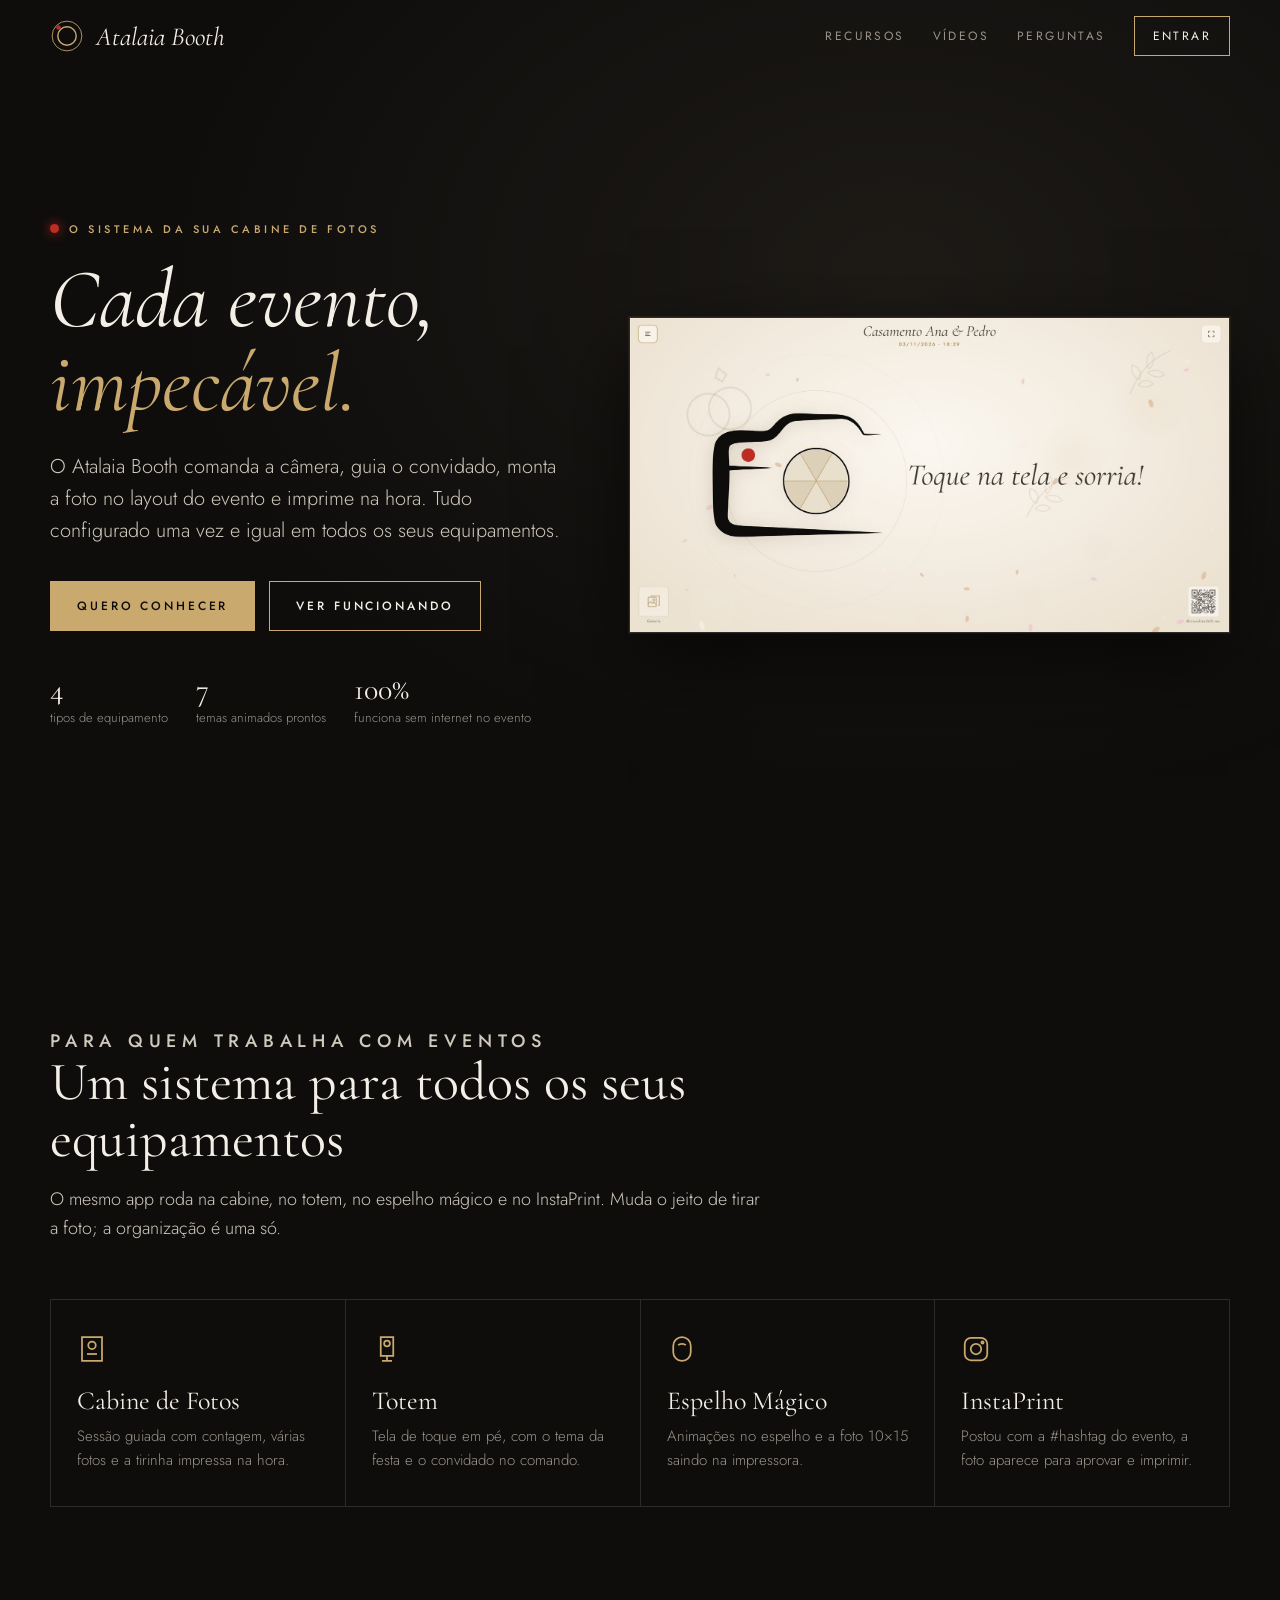
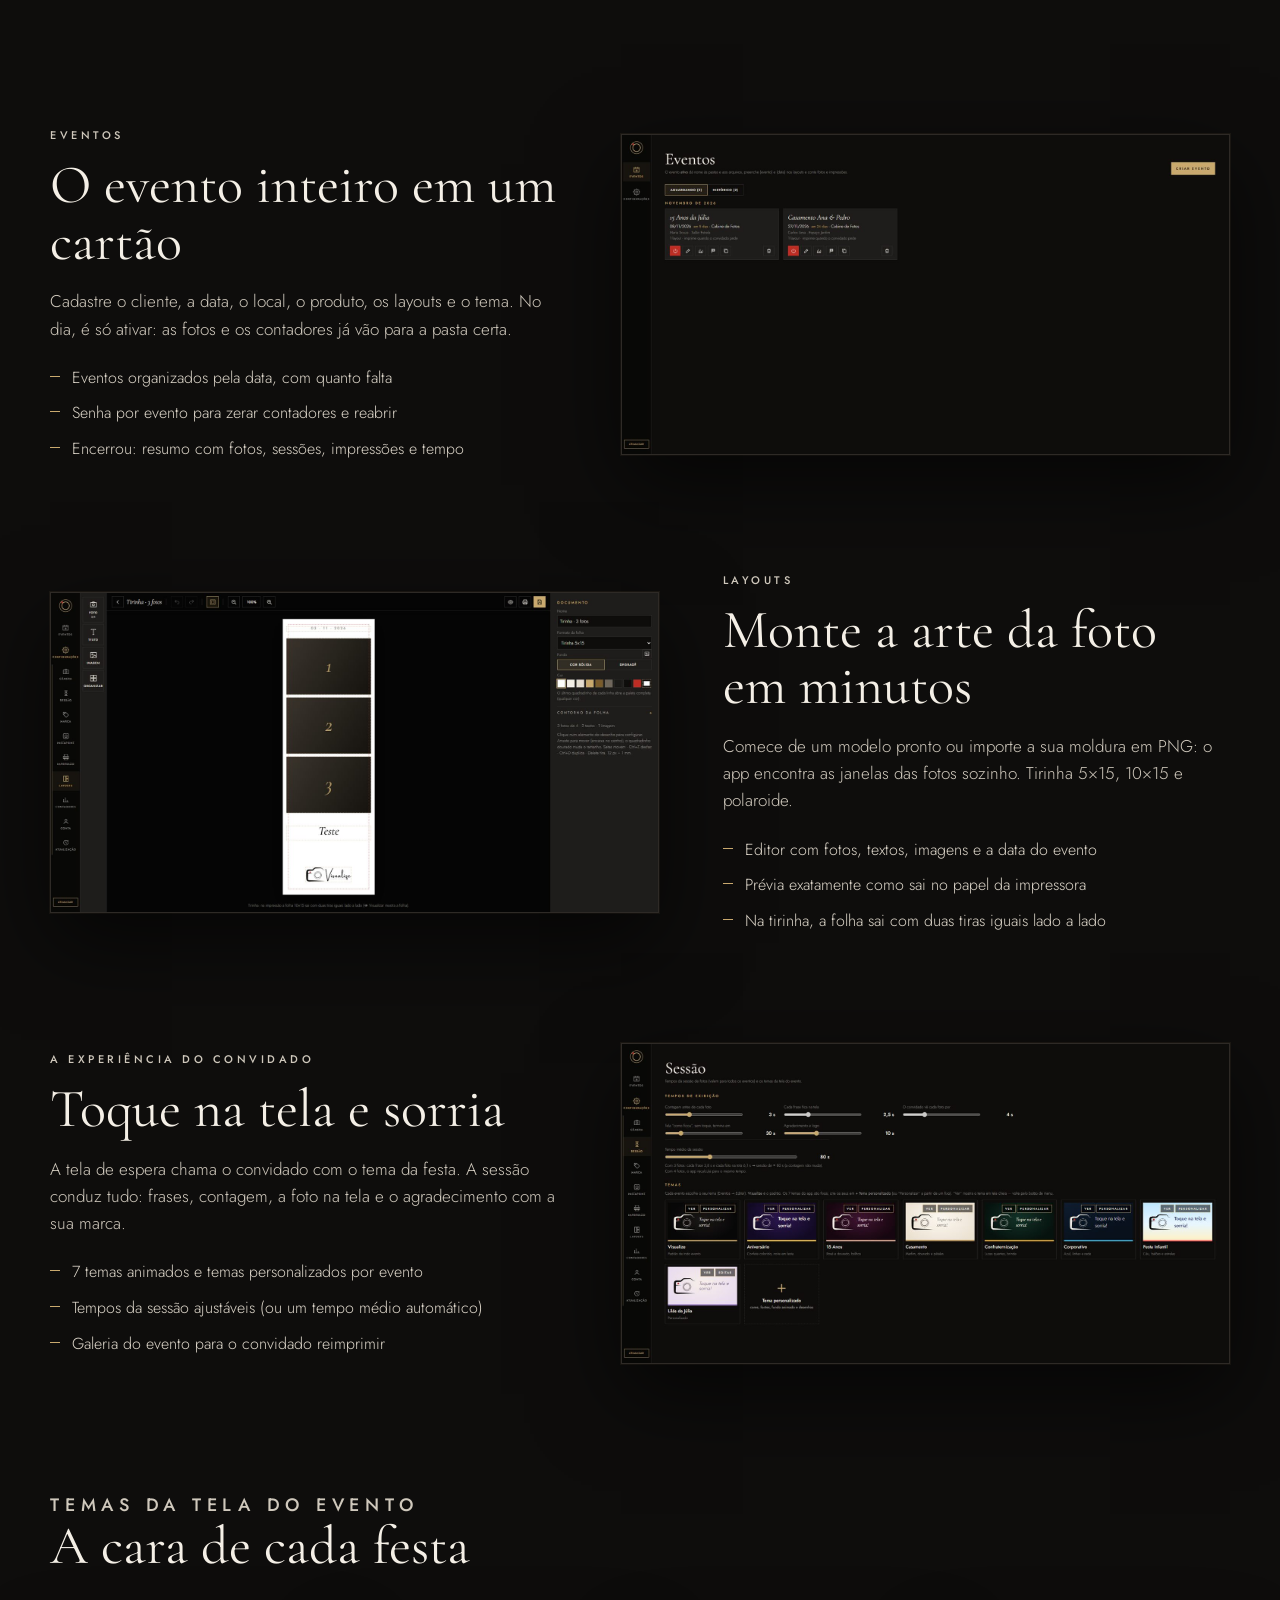
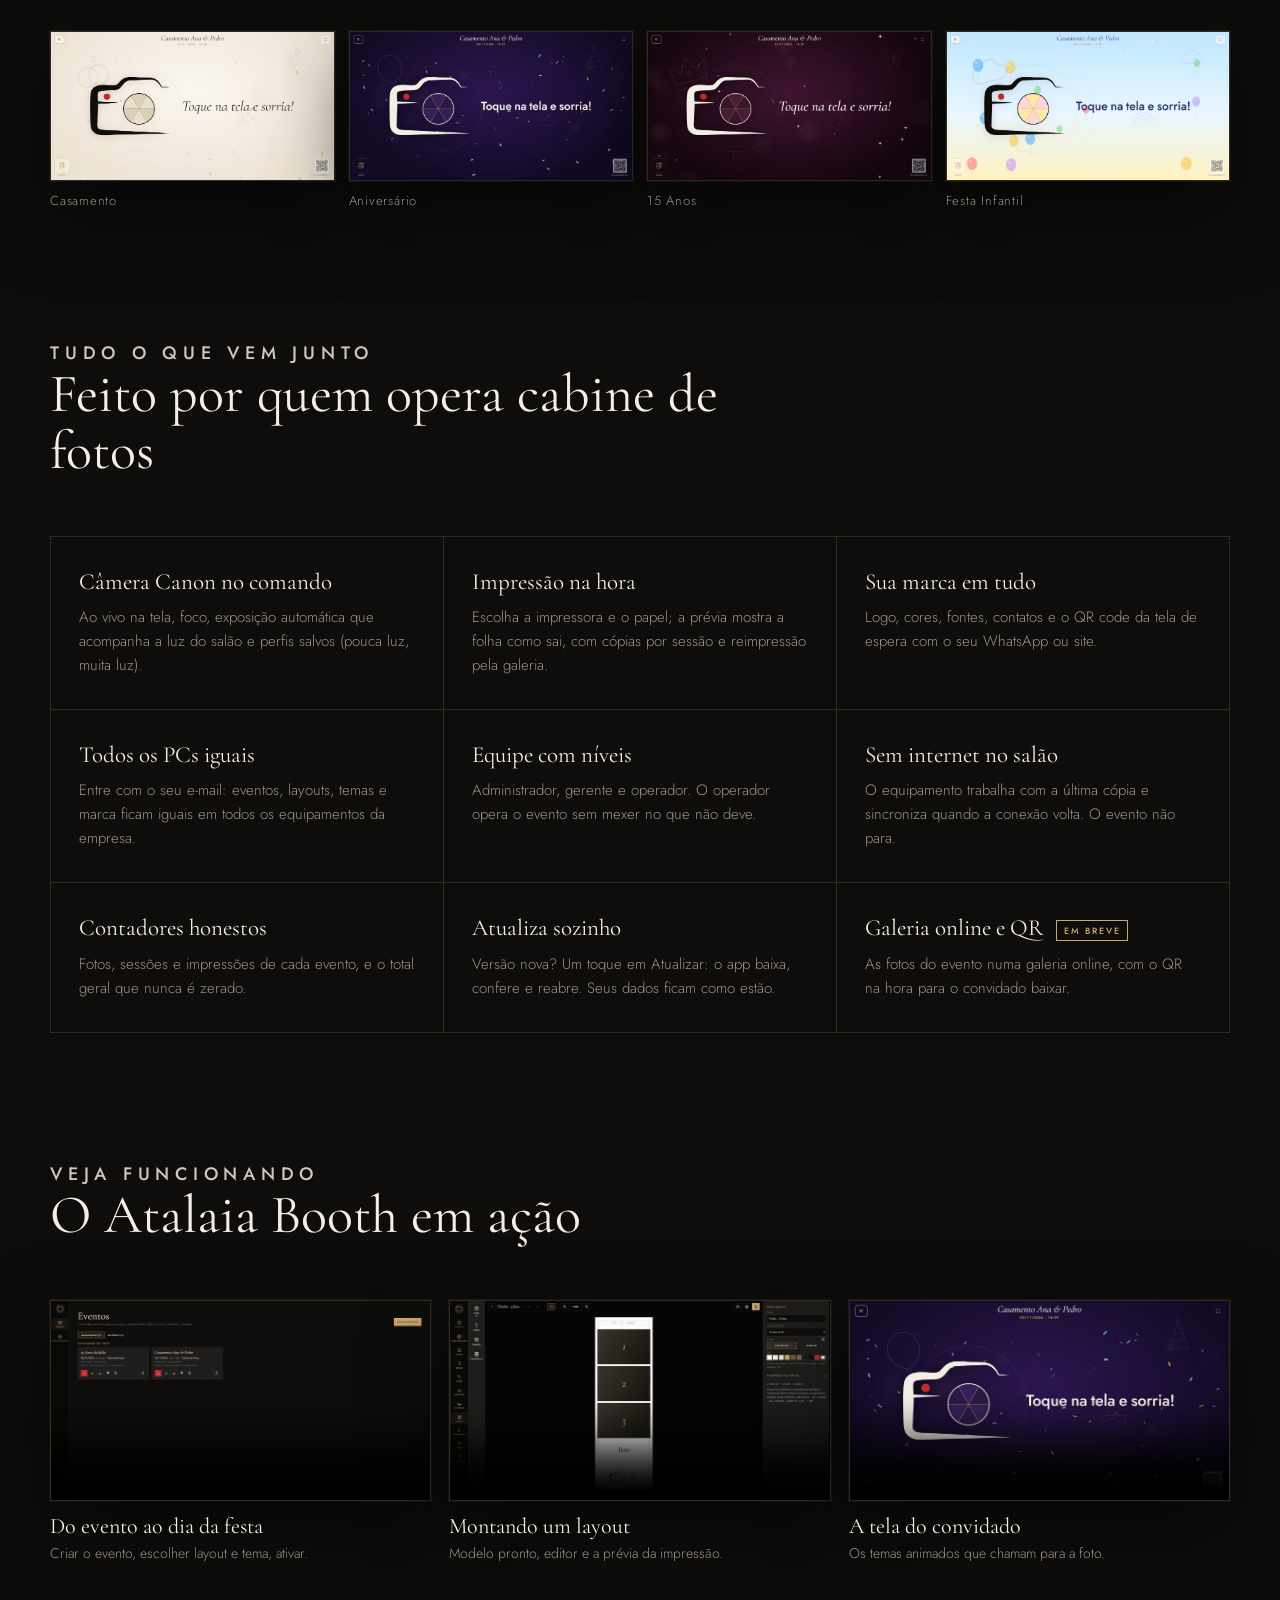
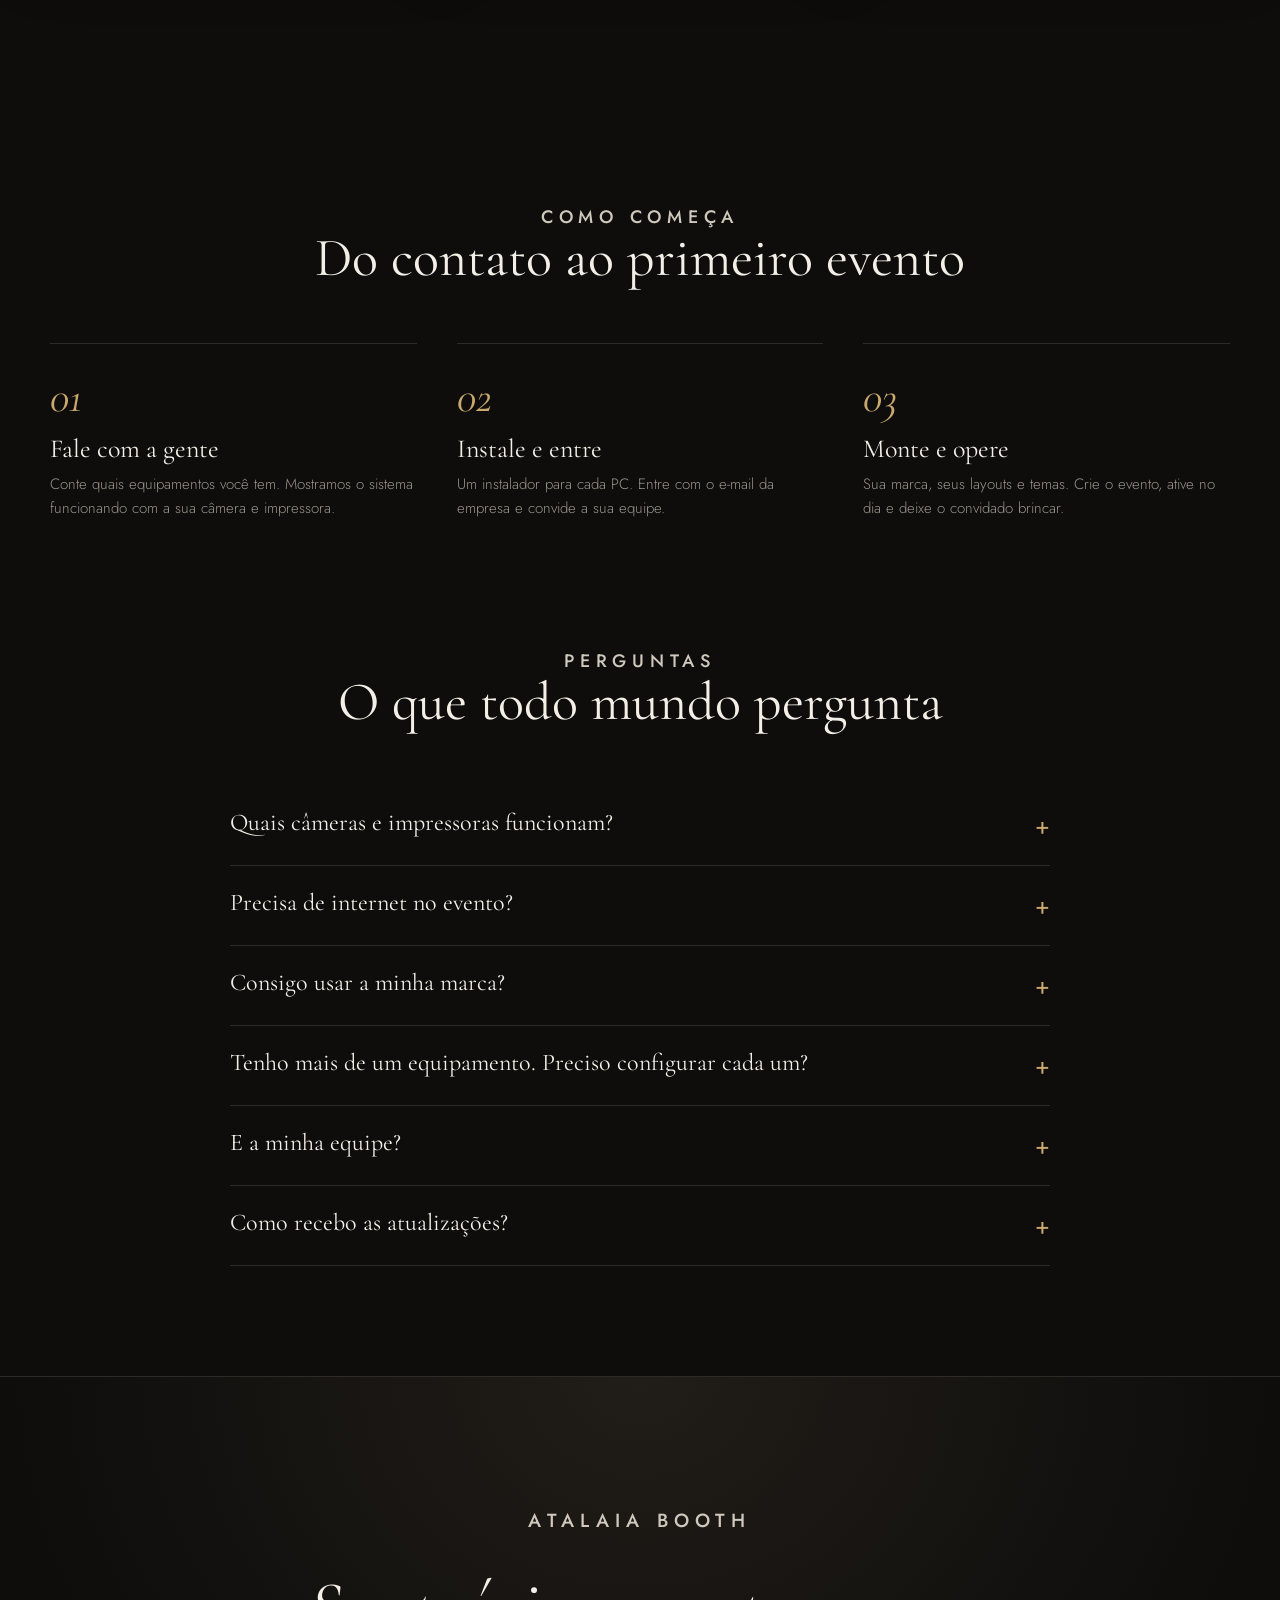
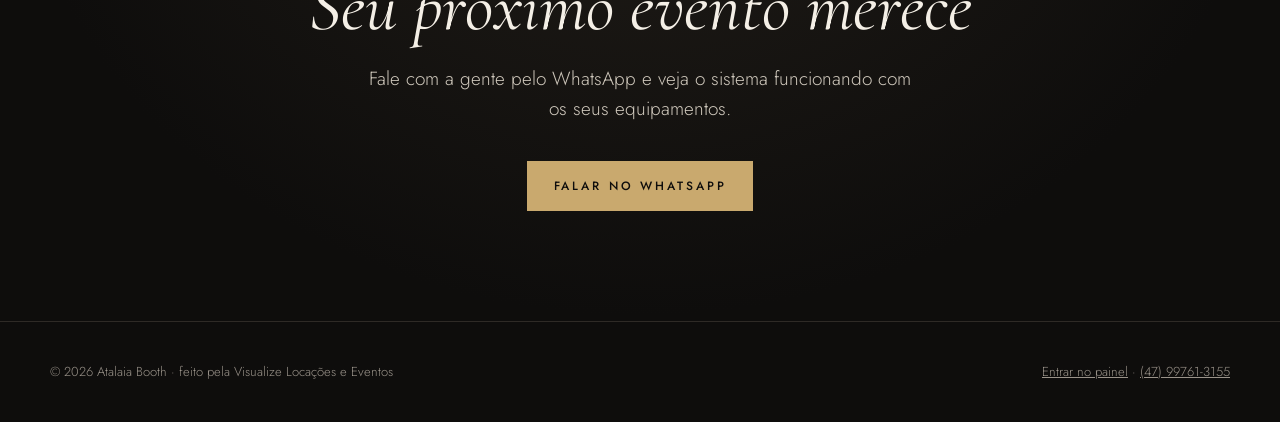
==== index.html @ 245661a8 "Site do Atalaia Booth: página de vendas, telas e vídeos Co-Authored-By: Claude Opus 5.5 <noreply@ant" ====
<!doctype html>
<html lang="pt-BR">
<head>
<meta charset="utf-8">
<meta name="viewport" content="width=device-width,initial-scale=1">
<title>Atalaia Booth — o sistema da sua cabine de fotos</title>
<meta name="description" content="Atalaia Booth: o software para cabine de fotos, totem, espelho mágico e InstaPrint. Eventos, layouts, temas animados, impressão e todos os equipamentos sincronizados na nuvem.">
<meta property="og:title" content="Atalaia Booth — o sistema da sua cabine de fotos">
<meta property="og:description" content="Eventos, layouts, temas animados, impressão e todos os equipamentos sincronizados. Feito por quem opera cabine de fotos.">
<meta property="og:image" content="img/13-tema-casamento.jpg">
<link rel="preconnect" href="https://fonts.googleapis.com">
<link rel="preconnect" href="https://fonts.gstatic.com" crossorigin>
<link href="https://fonts.googleapis.com/css2?family=Cormorant+Garamond:ital,wght@0,400;0,500;1,400;1,500&family=Jost:wght@300;400;500&display=swap" rel="stylesheet">
<style>
:root{--noir:#0E0D0C;--grafite:#1A1816;--fumaca:#2E2A26;--prata:#9A938A;--marfim:#F4EFE6;--champ:#C9A96E;--rec:#BE2D24;--serif:"Cormorant Garamond",Georgia,serif;--sans:"Jost","Segoe UI",sans-serif}
*{box-sizing:border-box}
html{scroll-behavior:smooth}
body{margin:0;background:var(--noir);color:var(--marfim);font:300 17px/1.6 var(--sans);-webkit-font-smoothing:antialiased}
a{color:inherit}
img{max-width:100%;display:block}
.wrap{width:min(1180px,100% - 40px);margin:0 auto}
/* itens de grade com imagem larga não podem empurrar a página para os lados no celular */
.hero .wrap>*,.feature>*,.kinds>*,.grid>*,.themes>*,.videos>*,.steps>*{min-width:0}
.eyebrow{font:500 11px var(--sans);letter-spacing:.32em;text-transform:uppercase;color:var(--champ)}
h1,h2,h3{font-family:var(--serif);font-weight:400;margin:0}
h1{font-size:clamp(44px,7vw,84px);line-height:1;font-style:italic}
h2{font-size:clamp(34px,4.6vw,54px);line-height:1.05}
h3{font-size:26px;line-height:1.15}
p{margin:0}
.btn{display:inline-flex;align-items:center;gap:10px;padding:15px 26px;font:500 12px var(--sans);letter-spacing:.24em;text-transform:uppercase;text-decoration:none;border:1px solid var(--champ);color:var(--marfim);transition:background .2s,color .2s}
.btn:hover{background:rgba(201,169,110,.12)}
.btn.f{background:var(--champ);color:var(--noir)}
.btn.f:hover{background:#d8bb85}

/* topo */
.top{position:fixed;inset:0 0 auto;z-index:20;transition:background .3s,border-color .3s;border-bottom:1px solid transparent}
.top.solid{background:rgba(14,13,12,.92);backdrop-filter:blur(8px);border-color:var(--fumaca)}
.top .wrap{display:flex;align-items:center;justify-content:space-between;height:72px;gap:20px}
.brand{display:flex;align-items:center;gap:12px;text-decoration:none}
.brand svg{width:34px;height:34px}
.brand b{font:italic 400 26px var(--serif)}
.top nav{display:flex;gap:28px;align-items:center}
.top nav a{font:400 12px var(--sans);letter-spacing:.2em;text-transform:uppercase;text-decoration:none;color:var(--prata)}
.top nav a:hover{color:var(--marfim)}
.top nav .btn{padding:10px 18px;color:var(--marfim)}

/* abertura */
.hero{min-height:min(100vh,940px);display:grid;align-items:center;padding:120px 0 70px;background:radial-gradient(ellipse at 70% 30%,#1d1a16 0,var(--noir) 60%)}
.hero .wrap{display:grid;grid-template-columns:1fr 1.15fr;gap:56px;align-items:center}
.hero h1 em{color:var(--champ)}
.hero p.lead{font-size:20px;color:#cfc8bc;margin:26px 0 34px;max-width:520px}
.hero .row{display:flex;gap:14px;flex-wrap:wrap}
.screen{border:1px solid var(--fumaca);background:#000;box-shadow:0 30px 80px rgba(0,0,0,.6),0 0 0 1px rgba(201,169,110,.08)}
.screen video,.screen img{width:100%;display:block}
.dot{display:inline-block;width:9px;height:9px;border-radius:50%;background:var(--rec);margin-right:10px;box-shadow:0 0 12px var(--rec)}
.hero .tag{margin-bottom:20px}
.trust{display:flex;gap:28px;margin-top:40px;color:var(--prata);font-size:13px;flex-wrap:wrap}
.trust b{display:block;font:400 30px var(--serif);color:var(--marfim)}

section{padding:110px 0}
.head{max-width:720px;margin-bottom:56px}
.head p{color:#cfc8bc;margin-top:18px;font-size:18px}
.center{text-align:center;margin-left:auto;margin-right:auto}

/* equipamentos */
.kinds{display:grid;grid-template-columns:repeat(4,1fr);gap:1px;background:var(--fumaca);border:1px solid var(--fumaca)}
.kinds div{background:var(--noir);padding:34px 26px}
.kinds h3{margin:14px 0 8px}
.kinds p{color:var(--prata);font-size:15px}
.kinds svg{width:30px;height:30px;stroke:var(--champ)}

/* recursos em destaque */
.feature{display:grid;grid-template-columns:1fr 1.2fr;gap:64px;align-items:center;margin-bottom:110px}
.feature:last-child{margin-bottom:0}
.feature.rev{grid-template-columns:1.2fr 1fr}
.feature.rev .txt{order:2}
.feature .txt h2{margin:14px 0 18px}
.feature .txt p{color:#cfc8bc}
.feature ul{list-style:none;padding:0;margin:22px 0 0;display:grid;gap:10px}
.feature li{padding-left:22px;position:relative;color:#ddd6ca;font-size:16px}
.feature li:before{content:"";position:absolute;left:0;top:11px;width:10px;height:1px;background:var(--champ)}

/* temas */
.themes{display:grid;grid-template-columns:repeat(4,1fr);gap:14px}
.themes figure{margin:0}
.themes figcaption{font-size:13px;color:var(--prata);margin-top:10px;letter-spacing:.06em}

/* grade de recursos */
.grid{display:grid;grid-template-columns:repeat(3,1fr);gap:1px;background:var(--fumaca);border:1px solid var(--fumaca)}
.grid div{background:var(--noir);padding:32px 28px}
.grid h3{font-size:23px;margin-bottom:10px}
.grid p{color:var(--prata);font-size:15px}
.grid .soon{font:500 9px var(--sans);letter-spacing:.2em;color:var(--champ);border:1px solid var(--champ);padding:3px 7px;margin-left:8px;vertical-align:middle}

/* passos */
.steps{display:grid;grid-template-columns:repeat(3,1fr);gap:40px;counter-reset:s}
.steps div{counter-increment:s;border-top:1px solid var(--fumaca);padding-top:26px}
.steps div:before{content:counter(s,decimal-leading-zero);font:italic 400 44px var(--serif);color:var(--champ);display:block;margin-bottom:10px}
.steps p{color:var(--prata);font-size:15px;margin-top:8px}

/* vídeos */
.videos{display:grid;grid-template-columns:repeat(3,1fr);gap:18px}
.videos figcaption{margin-top:12px}
.videos figcaption b{display:block;font:400 22px var(--serif)}
.videos figcaption span{color:var(--prata);font-size:14px}
.videos figure{margin:0}

/* perguntas */
.faq{max-width:820px;margin:0 auto}
.faq details{border-bottom:1px solid var(--fumaca);padding:22px 0}
.faq summary{cursor:pointer;font:400 24px var(--serif);list-style:none;display:flex;justify-content:space-between;gap:20px}
.faq summary:after{content:"+";color:var(--champ);font-family:var(--sans)}
.faq details[open] summary:after{content:"–"}
.faq details p{color:#cfc8bc;margin-top:12px}

/* chamada final */
.cta{text-align:center;background:radial-gradient(ellipse at 50% 0,#211d18 0,var(--noir) 70%);border-top:1px solid var(--fumaca)}
.cta h2{font-style:italic;font-size:clamp(40px,6vw,70px)}
.cta p{color:#cfc8bc;margin:20px auto 36px;max-width:560px;font-size:19px}
footer{padding:40px 0;color:var(--prata);font-size:13px;border-top:1px solid var(--fumaca)}
footer .wrap{display:flex;justify-content:space-between;gap:20px;flex-wrap:wrap}

@media (max-width:980px){
  .hero .wrap,.feature,.feature.rev{grid-template-columns:1fr}
  .feature.rev .txt{order:0}
  .kinds,.themes{grid-template-columns:repeat(2,1fr)}
  .grid,.videos{grid-template-columns:repeat(2,1fr)}
  .steps{grid-template-columns:1fr}
  .top nav a:not(.btn){display:none}
  section{padding:80px 0}
  .feature{margin-bottom:80px}
}
@media (max-width:600px){
  .kinds,.themes,.grid,.videos{grid-template-columns:1fr}
  .wrap{width:calc(100% - 32px)}
  .hero{padding-top:100px}
}
</style>
</head>
<body>

<header class="top" id="top">
  <div class="wrap">
    <a class="brand" href="#"><svg viewBox="0 0 48 48" aria-hidden="true"><circle cx="24" cy="24" r="21" fill="none" stroke="#C9A96E" stroke-width="1.2"/><circle cx="24" cy="24" r="13" fill="none" stroke="#C9A96E" stroke-width="2"/><circle cx="12" cy="12" r="3.2" fill="#BE2D24"/></svg><b>Atalaia Booth</b></a>
    <nav>
      <a href="#recursos">Recursos</a>
      <a href="#videos">Vídeos</a>
      <a href="#perguntas">Perguntas</a>
      <a class="btn" href="painel/">Entrar</a>
    </nav>
  </div>
</header>

<section class="hero">
  <div class="wrap">
    <div>
      <p class="eyebrow tag"><span class="dot"></span>O sistema da sua cabine de fotos</p>
      <h1>Cada evento,<br><em>impecável.</em></h1>
      <p class="lead">O Atalaia Booth comanda a câmera, guia o convidado, monta a foto no layout do evento e imprime na hora. Tudo configurado uma vez e igual em todos os seus equipamentos.</p>
      <div class="row">
        <a class="btn f" href="https://wa.me/5547997613155?text=Quero%20conhecer%20o%20Atalaia%20Booth" target="_blank" rel="noopener">Quero conhecer</a>
        <a class="btn" href="#videos">Ver funcionando</a>
      </div>
      <div class="trust">
        <div><b>4</b>tipos de equipamento</div>
        <div><b>7</b>temas animados prontos</div>
        <div><b>100%</b>funciona sem internet no evento</div>
      </div>
    </div>
    <div class="screen"><img src="img/13-tema-casamento.jpg" alt="Tela do convidado do Atalaia Booth com o tema Casamento: Toque na tela e sorria!"></div>
  </div>
</section>

<section>
  <div class="wrap">
    <div class="head"><p class="eyebrow">Para quem trabalha com eventos</p><h2>Um sistema para todos os seus equipamentos</h2><p>O mesmo app roda na cabine, no totem, no espelho mágico e no InstaPrint. Muda o jeito de tirar a foto; a organização é uma só.</p></div>
    <div class="kinds">
      <div><svg viewBox="0 0 24 24" fill="none" stroke-width="1.4"><rect x="4" y="2.5" width="16" height="19"/><circle cx="12" cy="9" r="3"/><path d="M8 16h8"/></svg><h3>Cabine de Fotos</h3><p>Sessão guiada com contagem, várias fotos e a tirinha impressa na hora.</p></div>
      <div><svg viewBox="0 0 24 24" fill="none" stroke-width="1.4"><rect x="7" y="2.5" width="10" height="15"/><circle cx="12" cy="7.5" r="2.3"/><path d="M12 17.5v4M8 21.5h8"/></svg><h3>Totem</h3><p>Tela de toque em pé, com o tema da festa e o convidado no comando.</p></div>
      <div><svg viewBox="0 0 24 24" fill="none" stroke-width="1.4"><rect x="5" y="2.5" width="14" height="19" rx="7"/><path d="M9 9c1-1.5 5-1.5 6 0"/></svg><h3>Espelho Mágico</h3><p>Animações no espelho e a foto 10×15 saindo na impressora.</p></div>
      <div><svg viewBox="0 0 24 24" fill="none" stroke-width="1.4"><rect x="3" y="3" width="18" height="18" rx="5"/><circle cx="12" cy="12" r="4.2"/><circle cx="17.2" cy="6.8" r=".9"/></svg><h3>InstaPrint</h3><p>Postou com a #hashtag do evento, a foto aparece para aprovar e imprimir.</p></div>
    </div>
  </div>
</section>

<section id="recursos">
  <div class="wrap">
    <div class="feature">
      <div class="txt">
        <p class="eyebrow">Eventos</p>
        <h2>O evento inteiro em um cartão</h2>
        <p>Cadastre o cliente, a data, o local, o produto, os layouts e o tema. No dia, é só ativar: as fotos e os contadores já vão para a pasta certa.</p>
        <ul>
          <li>Eventos organizados pela data, com quanto falta</li>
          <li>Senha por evento para zerar contadores e reabrir</li>
          <li>Encerrou: resumo com fotos, sessões, impressões e tempo</li>
        </ul>
      </div>
      <div class="screen"><img src="img/02-eventos.jpg" alt="Lista de eventos do Atalaia Booth organizada por mês" loading="lazy"></div>
    </div>

    <div class="feature rev">
      <div class="txt">
        <p class="eyebrow">Layouts</p>
        <h2>Monte a arte da foto em minutos</h2>
        <p>Comece de um modelo pronto ou importe a sua moldura em PNG: o app encontra as janelas das fotos sozinho. Tirinha 5×15, 10×15 e polaroide.</p>
        <ul>
          <li>Editor com fotos, textos, imagens e a data do evento</li>
          <li>Prévia exatamente como sai no papel da impressora</li>
          <li>Na tirinha, a folha sai com duas tiras iguais lado a lado</li>
        </ul>
      </div>
      <div class="screen"><img src="img/07-editor.jpg" alt="Editor de layout do Atalaia Booth com uma tirinha de 3 fotos" loading="lazy"></div>
    </div>

    <div class="feature">
      <div class="txt">
        <p class="eyebrow">A experiência do convidado</p>
        <h2>Toque na tela e sorria</h2>
        <p>A tela de espera chama o convidado com o tema da festa. A sessão conduz tudo: frases, contagem, a foto na tela e o agradecimento com a sua marca.</p>
        <ul>
          <li>7 temas animados e temas personalizados por evento</li>
          <li>Tempos da sessão ajustáveis (ou um tempo médio automático)</li>
          <li>Galeria do evento para o convidado reimprimir</li>
        </ul>
      </div>
      <div class="screen"><img src="img/04-temas.jpg" alt="Galeria de temas da tela do evento no Atalaia Booth" loading="lazy"></div>
    </div>
  </div>
</section>

<section style="padding-top:0">
  <div class="wrap">
    <div class="head"><p class="eyebrow">Temas da tela do evento</p><h2>A cara de cada festa</h2></div>
    <div class="themes">
      <figure><div class="screen"><img src="img/13-tema-casamento.jpg" alt="Tema Casamento" loading="lazy"></div><figcaption>Casamento</figcaption></figure>
      <figure><div class="screen"><img src="img/13-tema-aniversario.jpg" alt="Tema Aniversário" loading="lazy"></div><figcaption>Aniversário</figcaption></figure>
      <figure><div class="screen"><img src="img/13-tema-quinze.jpg" alt="Tema 15 Anos" loading="lazy"></div><figcaption>15 Anos</figcaption></figure>
      <figure><div class="screen"><img src="img/13-tema-infantil.jpg" alt="Tema Festa Infantil" loading="lazy"></div><figcaption>Festa Infantil</figcaption></figure>
    </div>
  </div>
</section>

<section style="padding-top:0">
  <div class="wrap">
    <div class="head"><p class="eyebrow">Tudo o que vem junto</p><h2>Feito por quem opera cabine de fotos</h2></div>
    <div class="grid">
      <div><h3>Câmera Canon no comando</h3><p>Ao vivo na tela, foco, exposição automática que acompanha a luz do salão e perfis salvos (pouca luz, muita luz).</p></div>
      <div><h3>Impressão na hora</h3><p>Escolha a impressora e o papel; a prévia mostra a folha como sai, com cópias por sessão e reimpressão pela galeria.</p></div>
      <div><h3>Sua marca em tudo</h3><p>Logo, cores, fontes, contatos e o QR code da tela de espera com o seu WhatsApp ou site.</p></div>
      <div><h3>Todos os PCs iguais</h3><p>Entre com o seu e-mail: eventos, layouts, temas e marca ficam iguais em todos os equipamentos da empresa.</p></div>
      <div><h3>Equipe com níveis</h3><p>Administrador, gerente e operador. O operador opera o evento sem mexer no que não deve.</p></div>
      <div><h3>Sem internet no salão</h3><p>O equipamento trabalha com a última cópia e sincroniza quando a conexão volta. O evento não para.</p></div>
      <div><h3>Contadores honestos</h3><p>Fotos, sessões e impressões de cada evento, e o total geral que nunca é zerado.</p></div>
      <div><h3>Atualiza sozinho</h3><p>Versão nova? Um toque em Atualizar: o app baixa, confere e reabre. Seus dados ficam como estão.</p></div>
      <div><h3>Galeria online e QR <span class="soon">EM BREVE</span></h3><p>As fotos do evento numa galeria online, com o QR na hora para o convidado baixar.</p></div>
    </div>
  </div>
</section>

<section id="videos" style="padding-top:0">
  <div class="wrap">
    <div class="head"><p class="eyebrow">Veja funcionando</p><h2>O Atalaia Booth em ação</h2></div>
    <div class="videos">
      <figure><div class="screen"><video src="video/evento.mp4" poster="img/02-eventos.jpg" controls preload="none" playsinline></video></div><figcaption><b>Do evento ao dia da festa</b><span>Criar o evento, escolher layout e tema, ativar.</span></figcaption></figure>
      <figure><div class="screen"><video src="video/layout.mp4" poster="img/07-editor.jpg" controls preload="none" playsinline></video></div><figcaption><b>Montando um layout</b><span>Modelo pronto, editor e a prévia da impressão.</span></figcaption></figure>
      <figure><div class="screen"><video src="video/convidado.mp4" poster="img/13-tema-aniversario.jpg" controls preload="none" playsinline></video></div><figcaption><b>A tela do convidado</b><span>Os temas animados que chamam para a foto.</span></figcaption></figure>
    </div>
  </div>
</section>

<section>
  <div class="wrap">
    <div class="head center" style="text-align:center"><p class="eyebrow">Como começa</p><h2>Do contato ao primeiro evento</h2></div>
    <div class="steps">
      <div><h3>Fale com a gente</h3><p>Conte quais equipamentos você tem. Mostramos o sistema funcionando com a sua câmera e impressora.</p></div>
      <div><h3>Instale e entre</h3><p>Um instalador para cada PC. Entre com o e-mail da empresa e convide a sua equipe.</p></div>
      <div><h3>Monte e opere</h3><p>Sua marca, seus layouts e temas. Crie o evento, ative no dia e deixe o convidado brincar.</p></div>
    </div>
  </div>
</section>

<section id="perguntas" style="padding-top:0">
  <div class="wrap faq">
    <div class="head center" style="text-align:center"><p class="eyebrow">Perguntas</p><h2>O que todo mundo pergunta</h2></div>
    <details><summary>Quais câmeras e impressoras funcionam?</summary><p>Câmeras Canon (linha EOS com ligação USB) e as impressoras de foto instaladas no Windows, como as térmicas de 10×15. Também dá para salvar em PDF para testar sem gastar papel.</p></details>
    <details><summary>Precisa de internet no evento?</summary><p>Não. O equipamento funciona com a última cópia dos seus eventos, layouts e temas. A internet só é usada para sincronizar com os outros PCs, atualizar o app e, no InstaPrint, buscar as fotos da hashtag.</p></details>
    <details><summary>Consigo usar a minha marca?</summary><p>Sim: logo, cores, fontes, telefone, Instagram e o QR code da tela de espera. A tela do evento pode ter um tema personalizado para cada festa.</p></details>
    <details><summary>Tenho mais de um equipamento. Preciso configurar cada um?</summary><p>Não. Entre com a conta da empresa em cada PC: o que você cria num aparece nos outros em segundos.</p></details>
    <details><summary>E a minha equipe?</summary><p>Cada pessoa entra com o próprio e-mail e um nível: administrador, gerente ou operador. Desativar alguém tira o acesso na hora, sem apagar nada.</p></details>
    <details><summary>Como recebo as atualizações?</summary><p>Pelo próprio app, em Configurações → Atualização: um toque e ele se atualiza sozinho, sem mexer nos seus dados.</p></details>
  </div>
</section>

<section class="cta">
  <div class="wrap">
    <p class="eyebrow">Atalaia Booth</p>
    <h2>Seu próximo evento merece</h2>
    <p>Fale com a gente pelo WhatsApp e veja o sistema funcionando com os seus equipamentos.</p>
    <a class="btn f" href="https://wa.me/5547997613155?text=Quero%20conhecer%20o%20Atalaia%20Booth" target="_blank" rel="noopener">Falar no WhatsApp</a>
  </div>
</section>

<footer>
  <div class="wrap"><span>© 2026 Atalaia Booth · feito pela Visualize Locações e Eventos</span><span><a href="painel/">Entrar no painel</a> · <a href="https://wa.me/5547997613155" target="_blank" rel="noopener">(47) 99761-3155</a></span></div>
</footer>

<script>
const bar = document.getElementById("top"); // "top" já é uma palavra do navegador (window.top)
const solid = () => bar.classList.toggle("solid", scrollY > 30);
addEventListener("scroll", solid, { passive: true });
solid();
</script>
</body>
</html>
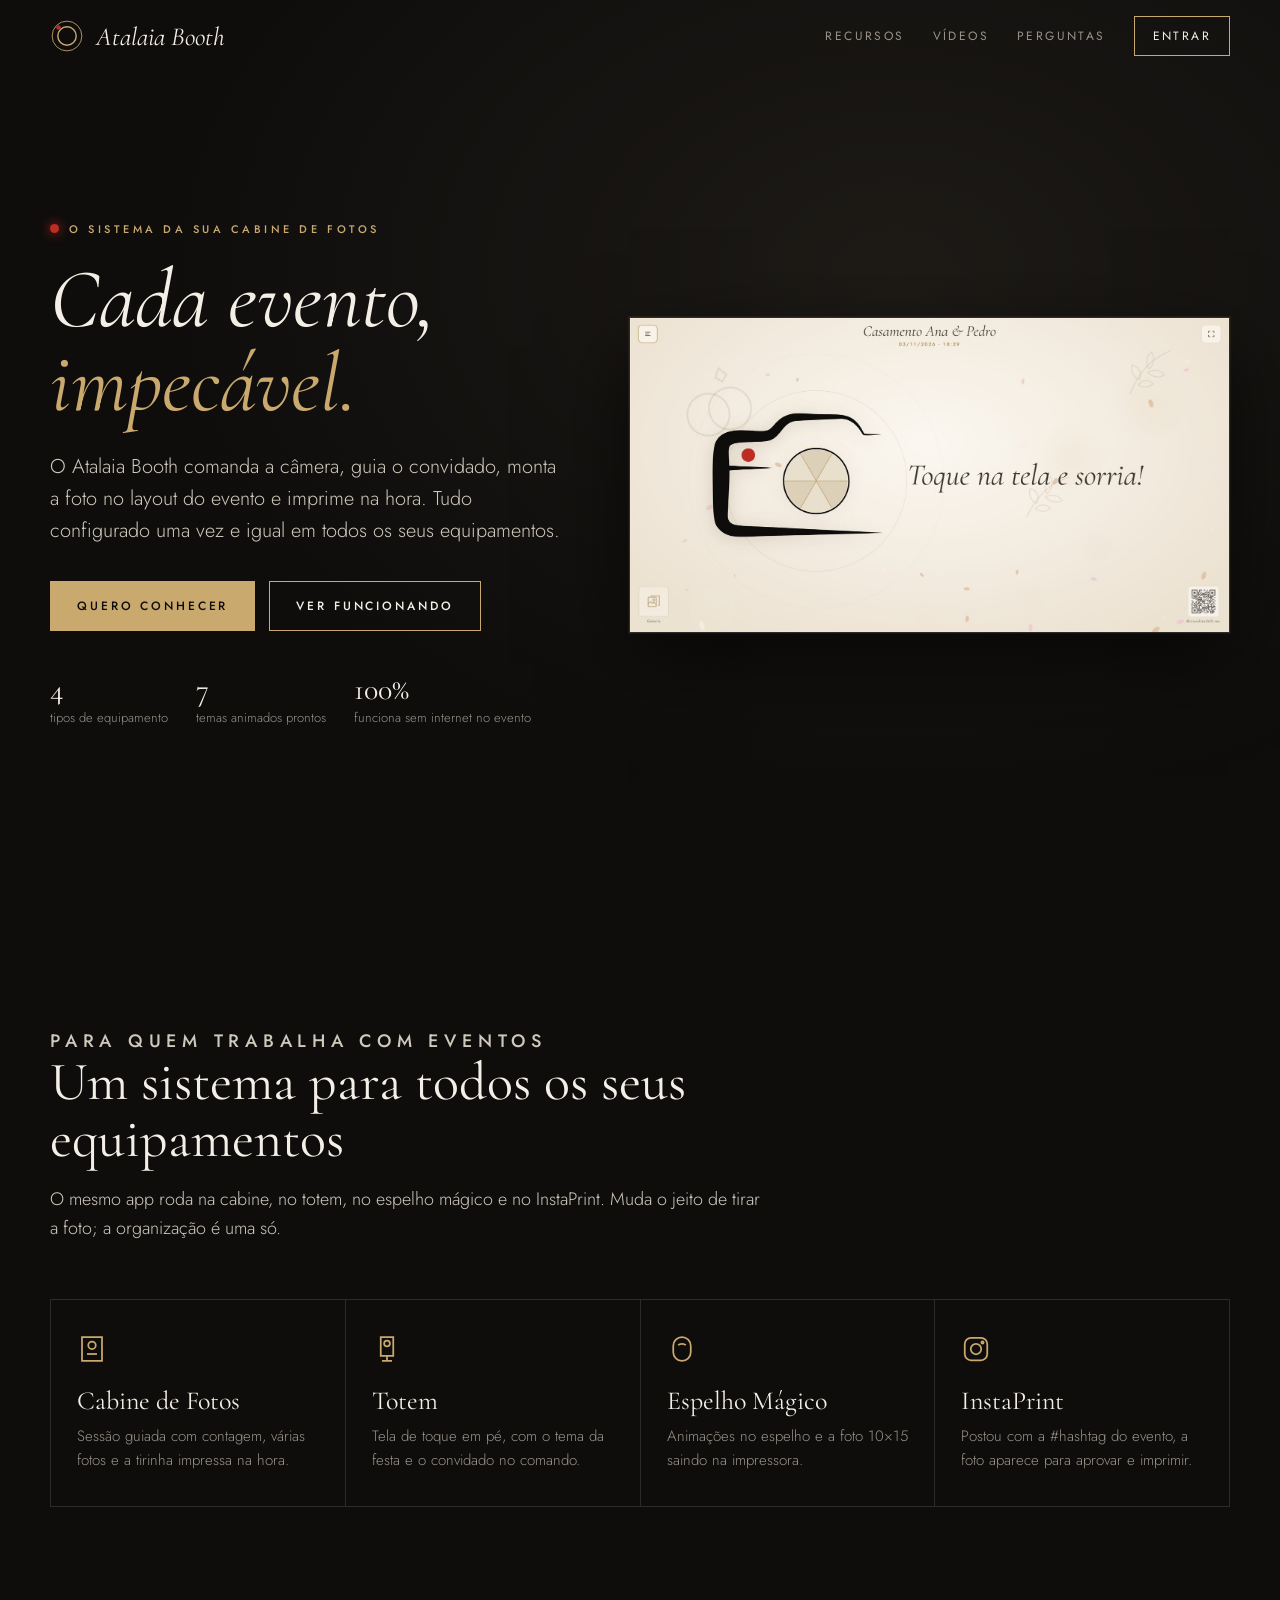
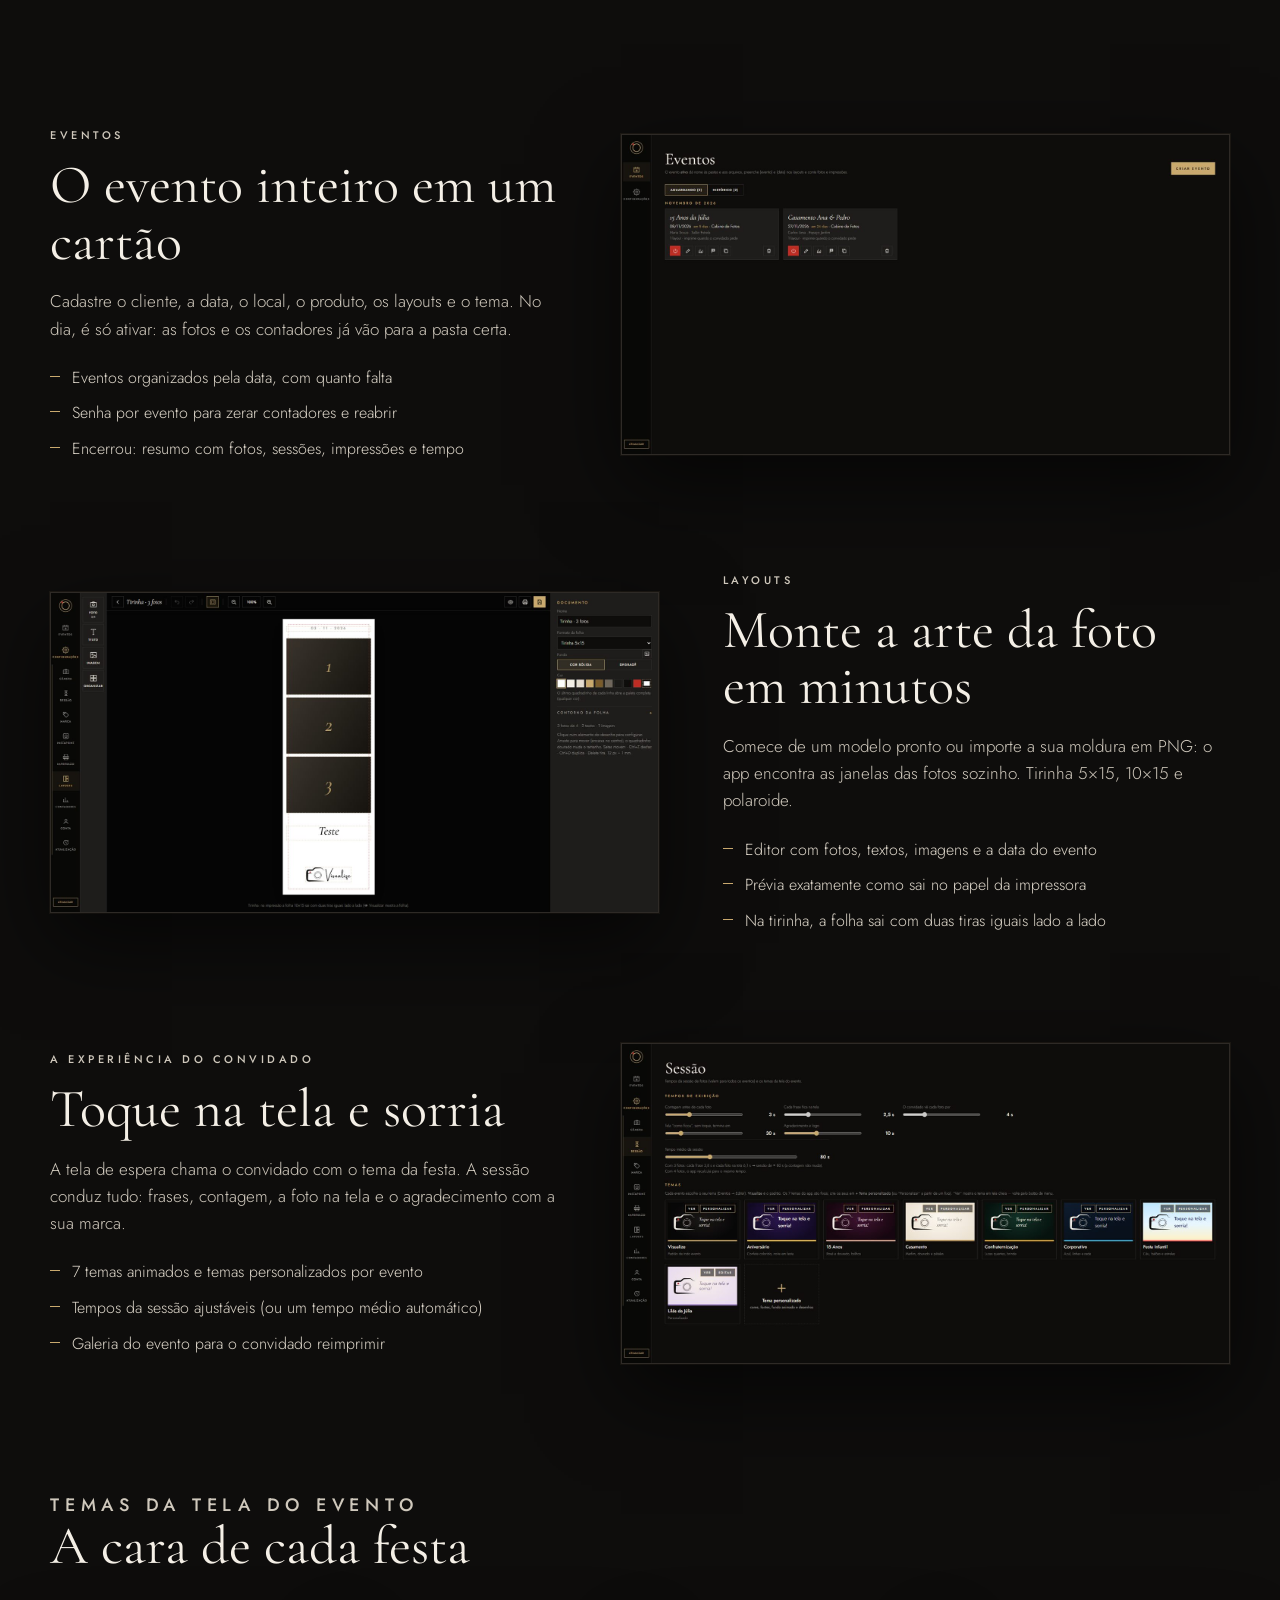
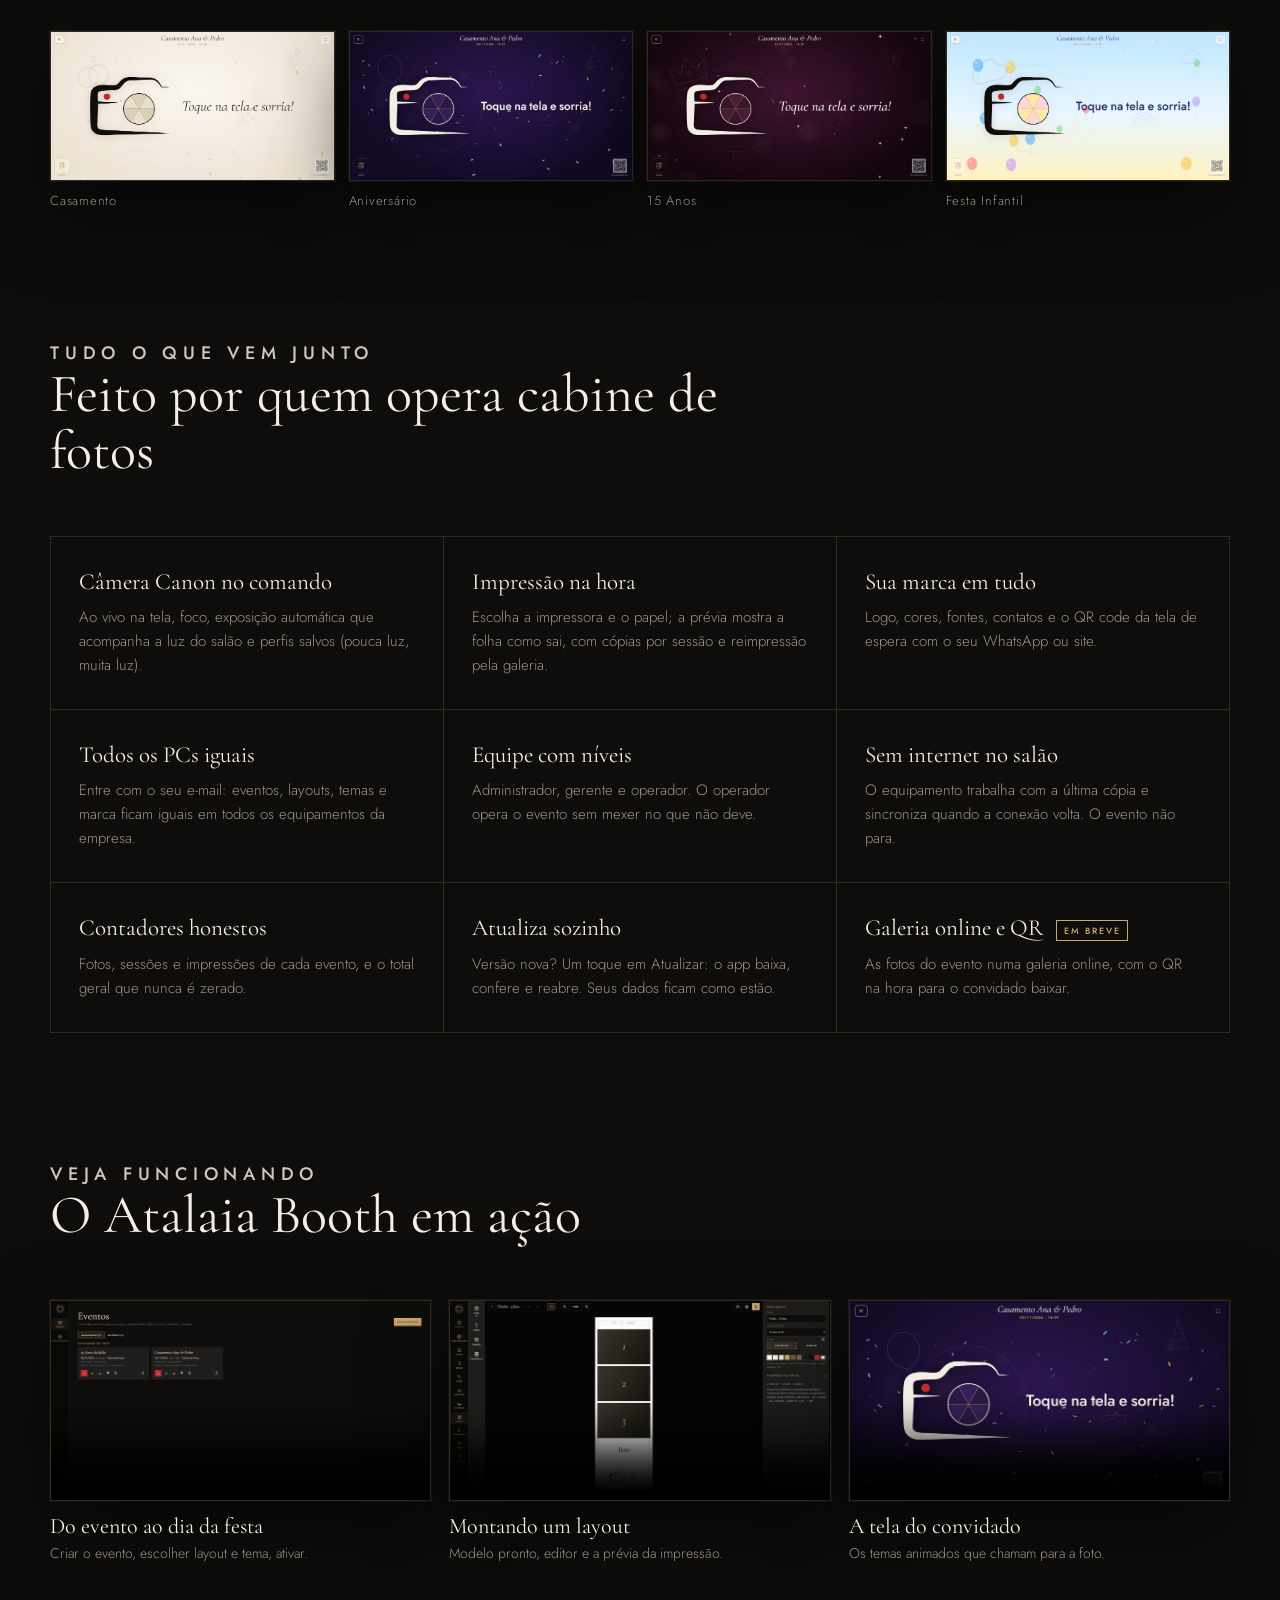
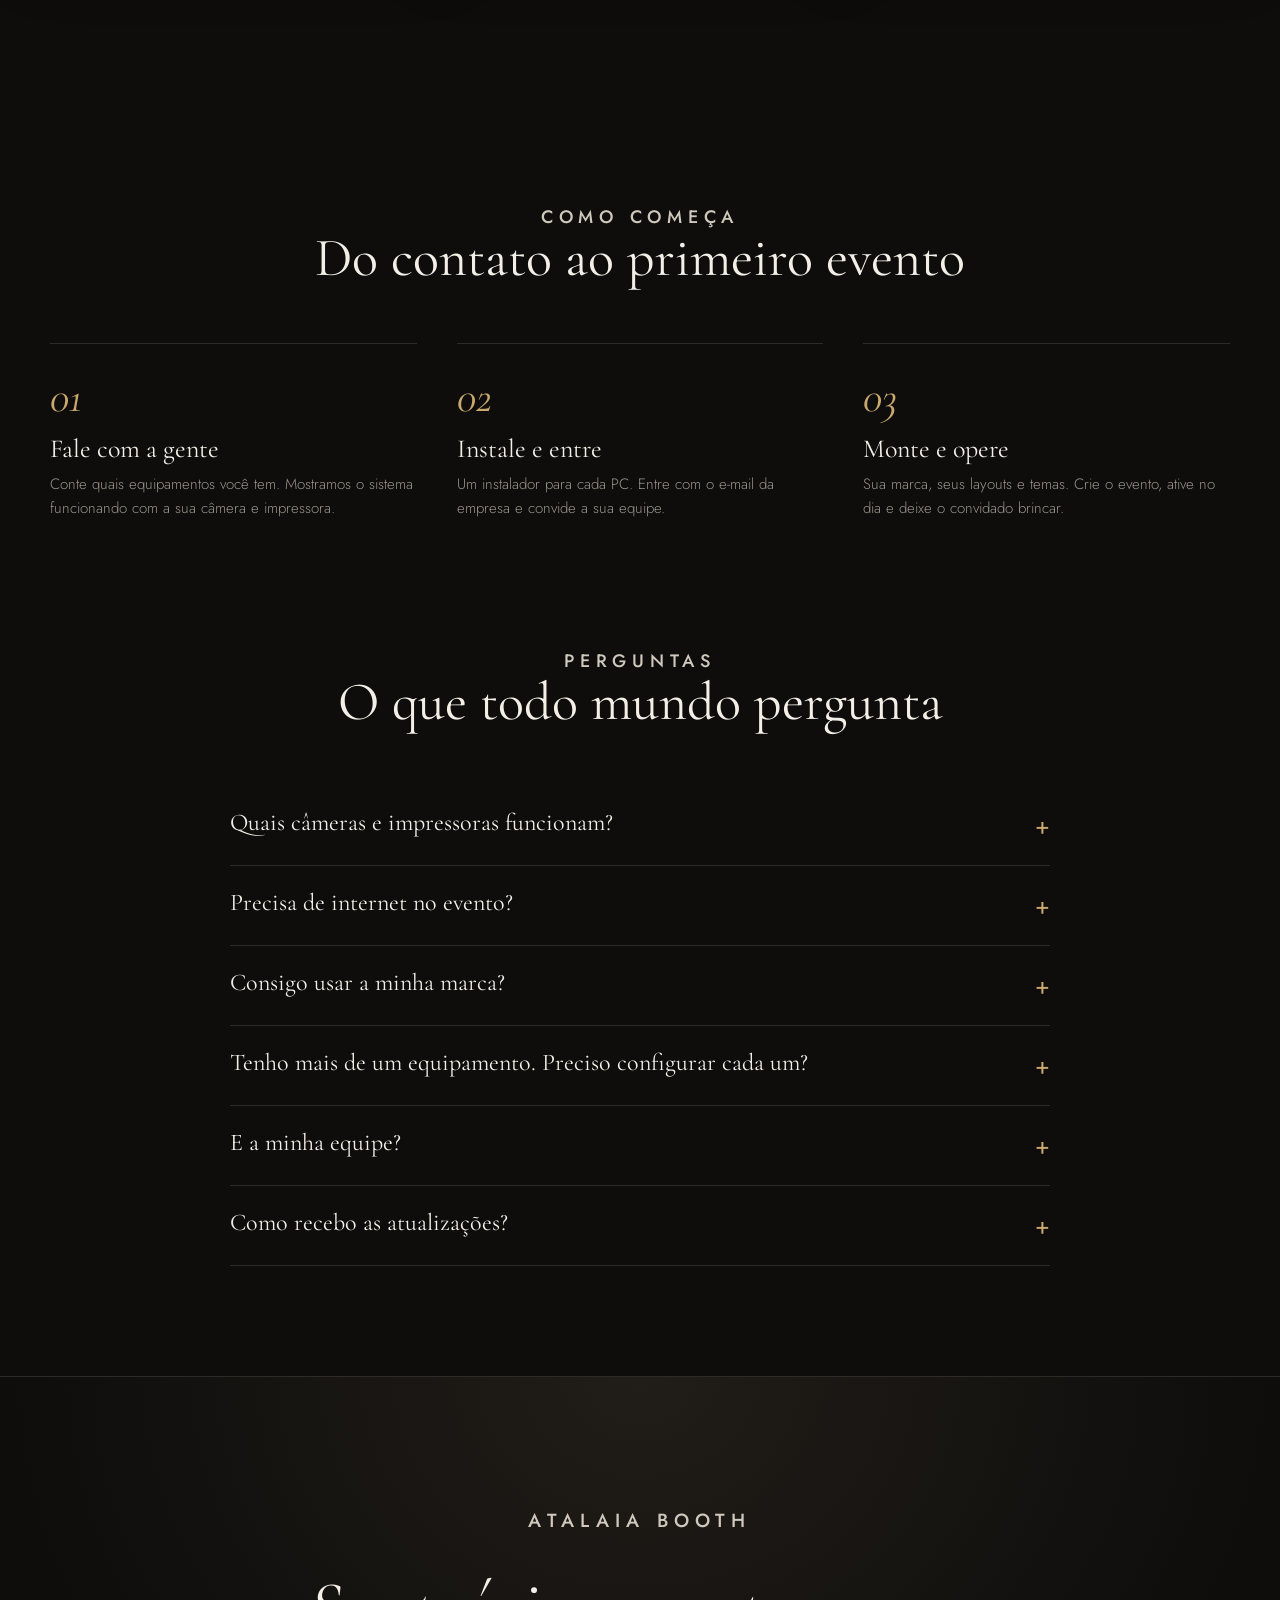
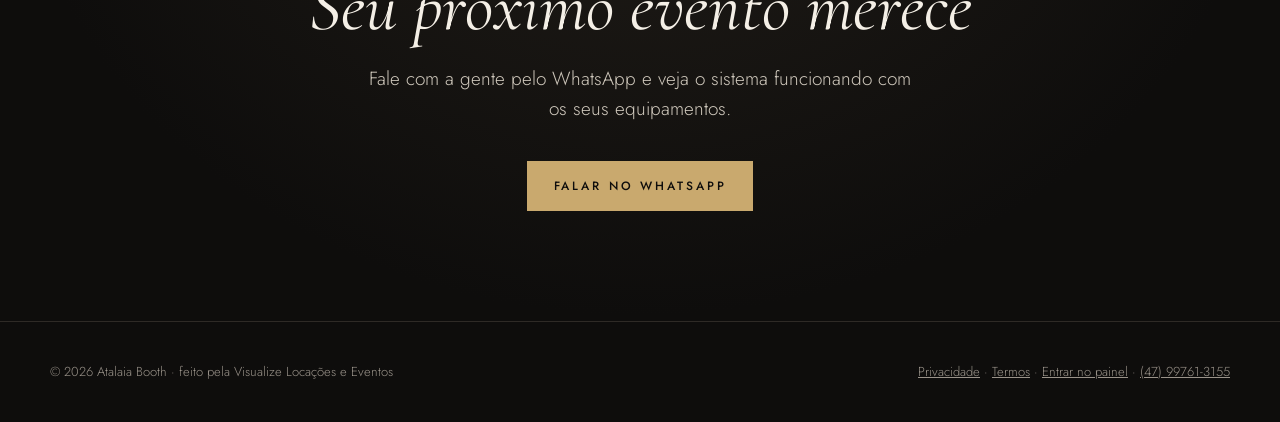
==== commit 229ef3dd: "Política de Privacidade e Termos de Uso; painel sem a tela Fotos (é do equipamento) Co-Authored-By: " ====
--- a/index.html
+++ b/index.html
@@ -302,7 +302,7 @@
 </section>
 
 <footer>
-  <div class="wrap"><span>© 2026 Atalaia Booth · feito pela Visualize Locações e Eventos</span><span><a href="painel/">Entrar no painel</a> · <a href="https://wa.me/5547997613155" target="_blank" rel="noopener">(47) 99761-3155</a></span></div>
+  <div class="wrap"><span>© 2026 Atalaia Booth · feito pela Visualize Locações e Eventos</span><span><a href="privacidade.html">Privacidade</a> · <a href="termos.html">Termos</a> · <a href="painel/">Entrar no painel</a> · <a href="https://wa.me/5547997613155" target="_blank" rel="noopener">(47) 99761-3155</a></span></div>
 </footer>
 
 <script>
